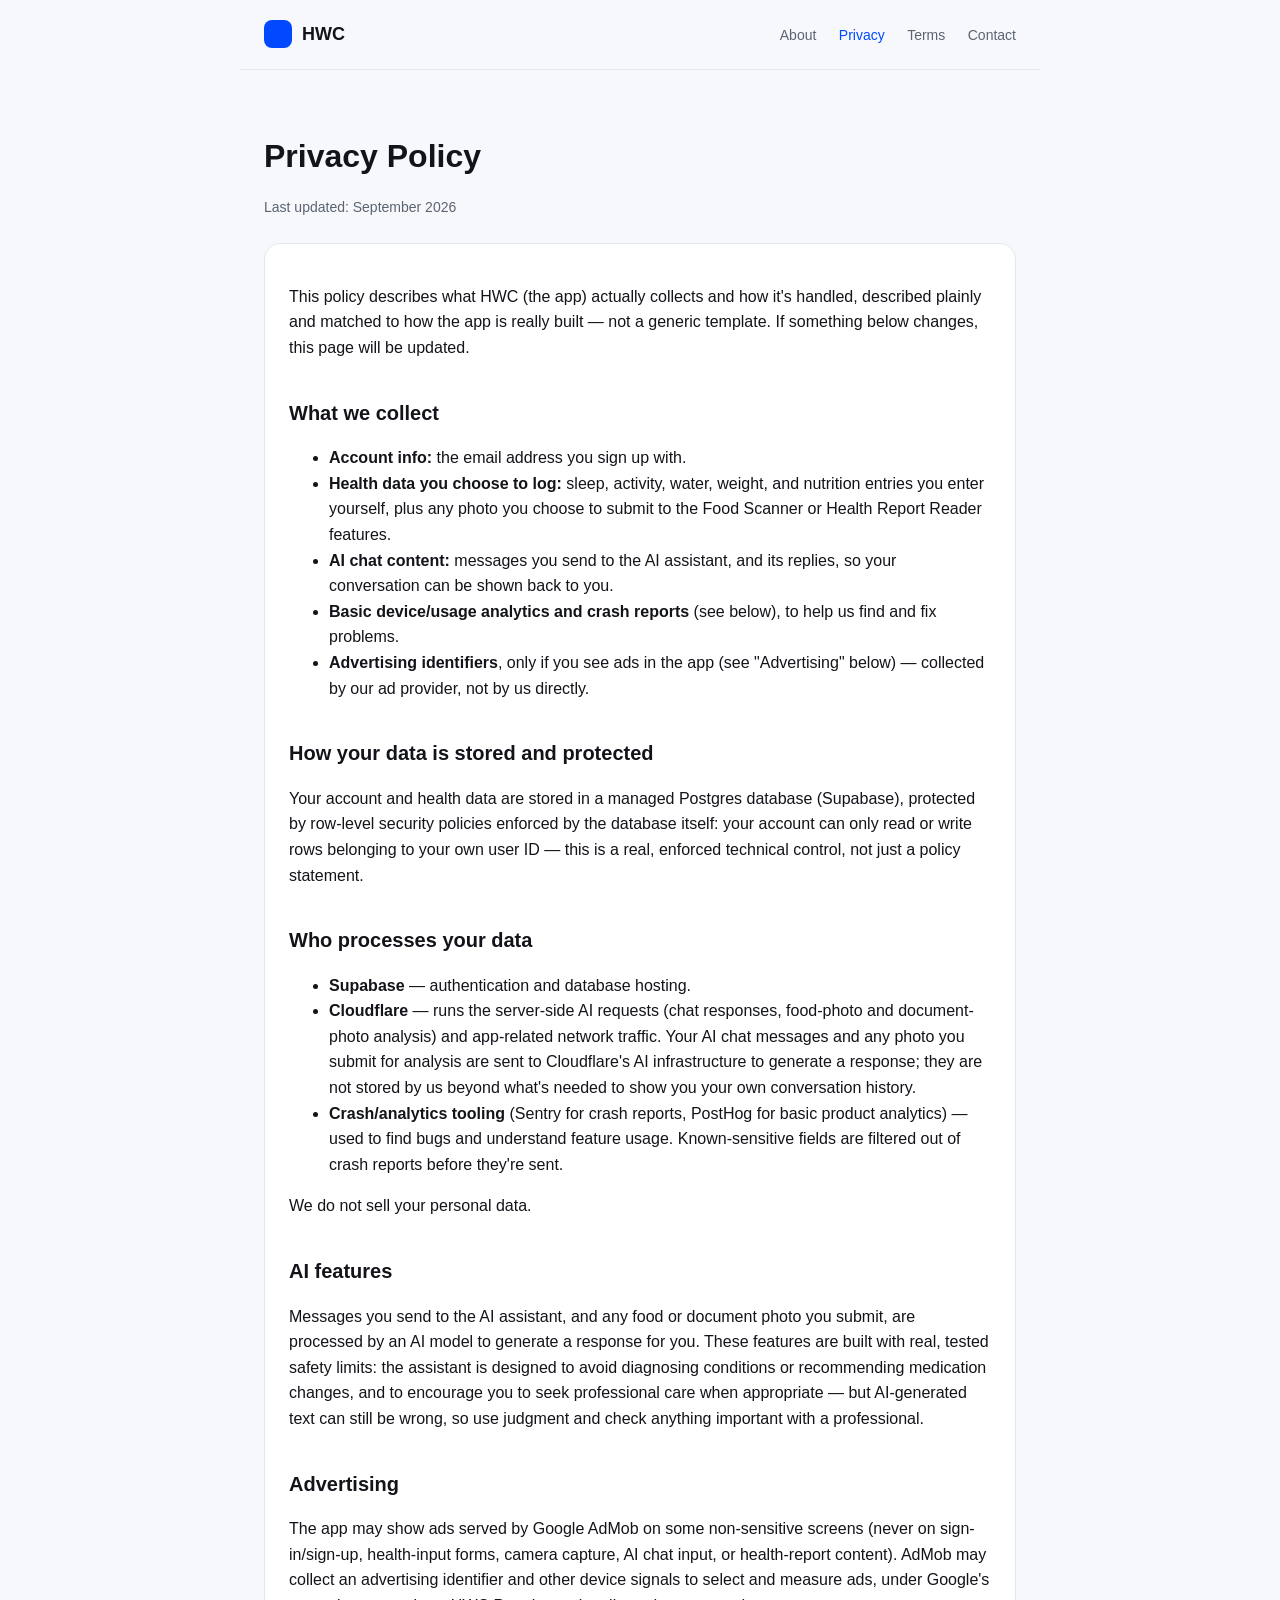
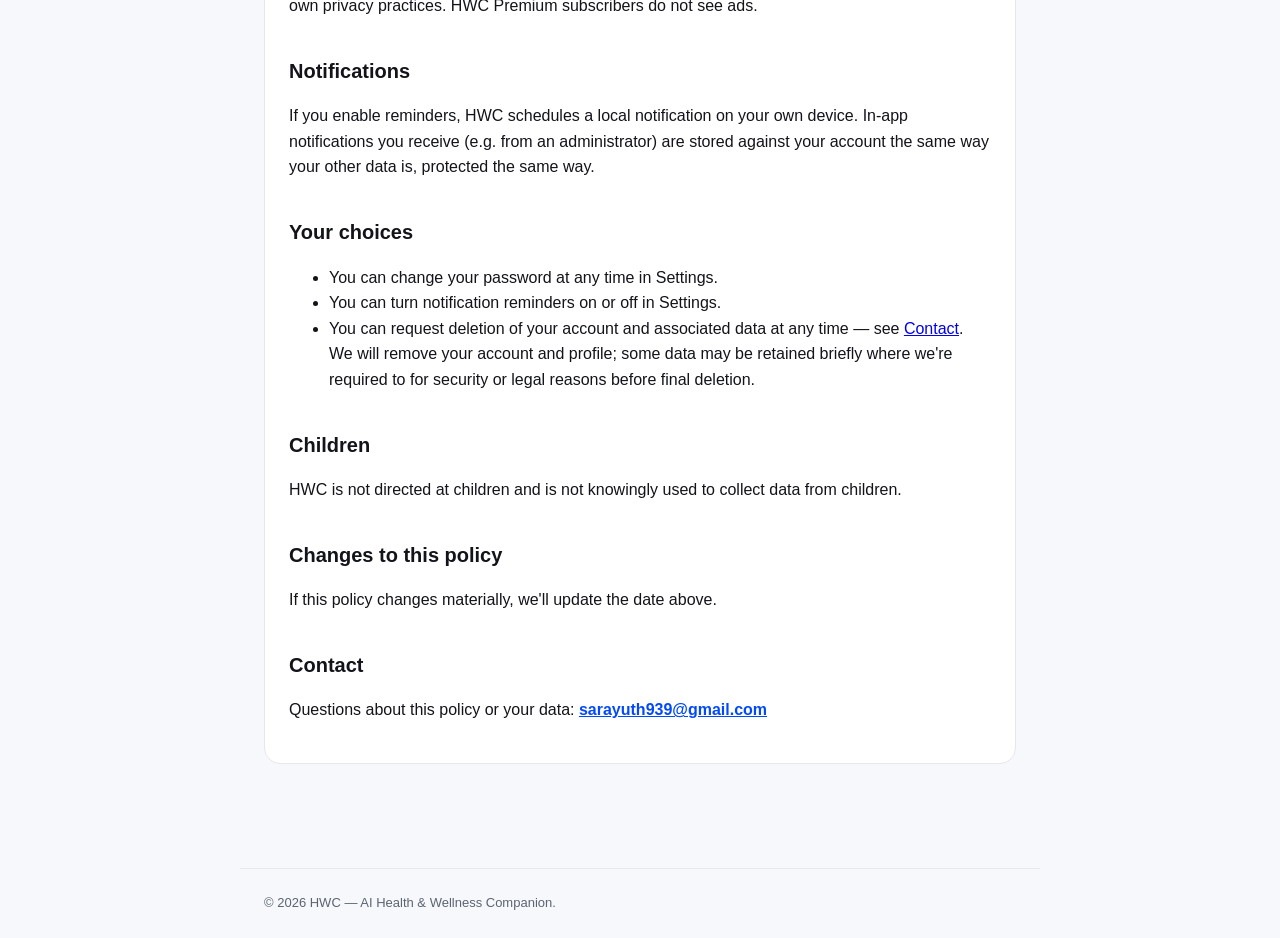
==== privacy/index.html @ 701bb453 "feat: HWC public/legal website (About, Privacy, Terms, Contact) New static site, separate from hwc/h" ====
<!doctype html>
<html lang="en">
<head>
<meta charset="utf-8">
<meta name="viewport" content="width=device-width, initial-scale=1">
<title>Privacy Policy — HWC</title>
<link rel="stylesheet" href="/styles.css">
</head>
<body>
<header>
  <a class="brand" href="/"><span class="dot"></span>HWC</a>
  <nav>
    <a href="/about">About</a>
    <a href="/privacy" class="active">Privacy</a>
    <a href="/terms">Terms</a>
    <a href="/contact">Contact</a>
  </nav>
</header>
<main>
  <h1>Privacy Policy</h1>
  <p class="muted">Last updated: September 2026</p>

  <div class="card">
    <p>This policy describes what HWC (the app) actually collects and how it's handled,
    described plainly and matched to how the app is really built — not a generic
    template. If something below changes, this page will be updated.</p>

    <h2>What we collect</h2>
    <ul>
      <li><strong>Account info:</strong> the email address you sign up with.</li>
      <li><strong>Health data you choose to log:</strong> sleep, activity, water,
      weight, and nutrition entries you enter yourself, plus any photo you choose to
      submit to the Food Scanner or Health Report Reader features.</li>
      <li><strong>AI chat content:</strong> messages you send to the AI assistant, and
      its replies, so your conversation can be shown back to you.</li>
      <li><strong>Basic device/usage analytics and crash reports</strong> (see below),
      to help us find and fix problems.</li>
      <li><strong>Advertising identifiers</strong>, only if you see ads in the app (see
      "Advertising" below) — collected by our ad provider, not by us directly.</li>
    </ul>

    <h2>How your data is stored and protected</h2>
    <p>Your account and health data are stored in a managed Postgres database
    (Supabase), protected by row-level security policies enforced by the database
    itself: your account can only read or write rows belonging to your own user ID —
    this is a real, enforced technical control, not just a policy statement.</p>

    <h2>Who processes your data</h2>
    <ul>
      <li><strong>Supabase</strong> — authentication and database hosting.</li>
      <li><strong>Cloudflare</strong> — runs the server-side AI requests (chat
      responses, food-photo and document-photo analysis) and app-related network
      traffic. Your AI chat messages and any photo you submit for analysis are sent to
      Cloudflare's AI infrastructure to generate a response; they are not stored by us
      beyond what's needed to show you your own conversation history.</li>
      <li><strong>Crash/analytics tooling</strong> (Sentry for crash reports, PostHog
      for basic product analytics) — used to find bugs and understand feature usage.
      Known-sensitive fields are filtered out of crash reports before they're sent.</li>
    </ul>
    <p>We do not sell your personal data.</p>

    <h2>AI features</h2>
    <p>Messages you send to the AI assistant, and any food or document photo you
    submit, are processed by an AI model to generate a response for you. These
    features are built with real, tested safety limits: the assistant is designed to
    avoid diagnosing conditions or recommending medication changes, and to encourage
    you to seek professional care when appropriate — but AI-generated text can still be
    wrong, so use judgment and check anything important with a professional.</p>

    <h2>Advertising</h2>
    <p>The app may show ads served by Google AdMob on some non-sensitive screens
    (never on sign-in/sign-up, health-input forms, camera capture, AI chat input, or
    health-report content). AdMob may collect an advertising identifier and other
    device signals to select and measure ads, under Google's own privacy practices.
    HWC Premium subscribers do not see ads.</p>

    <h2>Notifications</h2>
    <p>If you enable reminders, HWC schedules a local notification on your own
    device. In-app notifications you receive (e.g. from an administrator) are stored
    against your account the same way your other data is, protected the same way.</p>

    <h2>Your choices</h2>
    <ul>
      <li>You can change your password at any time in Settings.</li>
      <li>You can turn notification reminders on or off in Settings.</li>
      <li>You can request deletion of your account and associated data at any time —
      see <a href="/contact">Contact</a>. We will remove your account and profile;
      some data may be retained briefly where we're required to for security or legal
      reasons before final deletion.</li>
    </ul>

    <h2>Children</h2>
    <p>HWC is not directed at children and is not knowingly used to collect data from
    children.</p>

    <h2>Changes to this policy</h2>
    <p>If this policy changes materially, we'll update the date above.</p>

    <h2>Contact</h2>
    <p>Questions about this policy or your data:
    <a class="email" href="mailto:sarayuth939@gmail.com">sarayuth939@gmail.com</a></p>
  </div>
</main>
<footer>© 2026 HWC — AI Health &amp; Wellness Companion.</footer>
</body>
</html>
---- styles.css ----
:root {
  --brand: #0249fe;
  --brand-dark: #0038c4;
  --bg: #f7f8fb;
  --card: #ffffff;
  --text: #12141a;
  --muted: #5b6472;
  --border: #e4e7ee;
}

@media (prefers-color-scheme: dark) {
  :root {
    --bg: #0b0d12;
    --card: #14171f;
    --text: #f1f3f7;
    --muted: #9aa3b2;
    --border: #262b36;
  }
}

* { box-sizing: border-box; }

body {
  margin: 0;
  font-family: -apple-system, BlinkMacSystemFont, "Segoe UI", Roboto, Helvetica, Arial, sans-serif;
  background: var(--bg);
  color: var(--text);
  line-height: 1.6;
}

header {
  display: flex;
  align-items: center;
  justify-content: space-between;
  padding: 20px 24px;
  border-bottom: 1px solid var(--border);
  max-width: 800px;
  margin: 0 auto;
}

.brand {
  display: flex;
  align-items: center;
  gap: 10px;
  font-weight: 700;
  font-size: 18px;
  text-decoration: none;
  color: var(--text);
}

.brand .dot {
  width: 28px;
  height: 28px;
  border-radius: 8px;
  background: var(--brand);
}

nav a {
  color: var(--muted);
  text-decoration: none;
  margin-left: 18px;
  font-size: 14px;
}

nav a:hover, nav a.active { color: var(--brand); }

main {
  max-width: 800px;
  margin: 0 auto;
  padding: 40px 24px 80px;
}

h1 { font-size: 32px; margin-bottom: 8px; }
h2 { font-size: 20px; margin-top: 36px; }
p, li { color: var(--text); }
.muted { color: var(--muted); font-size: 14px; }

.card {
  background: var(--card);
  border: 1px solid var(--border);
  border-radius: 16px;
  padding: 24px;
  margin: 24px 0;
}

.disclaimer {
  border-left: 4px solid var(--brand);
  background: color-mix(in srgb, var(--brand) 8%, transparent);
  padding: 16px 20px;
  border-radius: 8px;
  margin: 24px 0;
}

a.email {
  color: var(--brand);
  font-weight: 600;
}

footer {
  max-width: 800px;
  margin: 0 auto;
  padding: 24px;
  color: var(--muted);
  font-size: 13px;
  border-top: 1px solid var(--border);
}
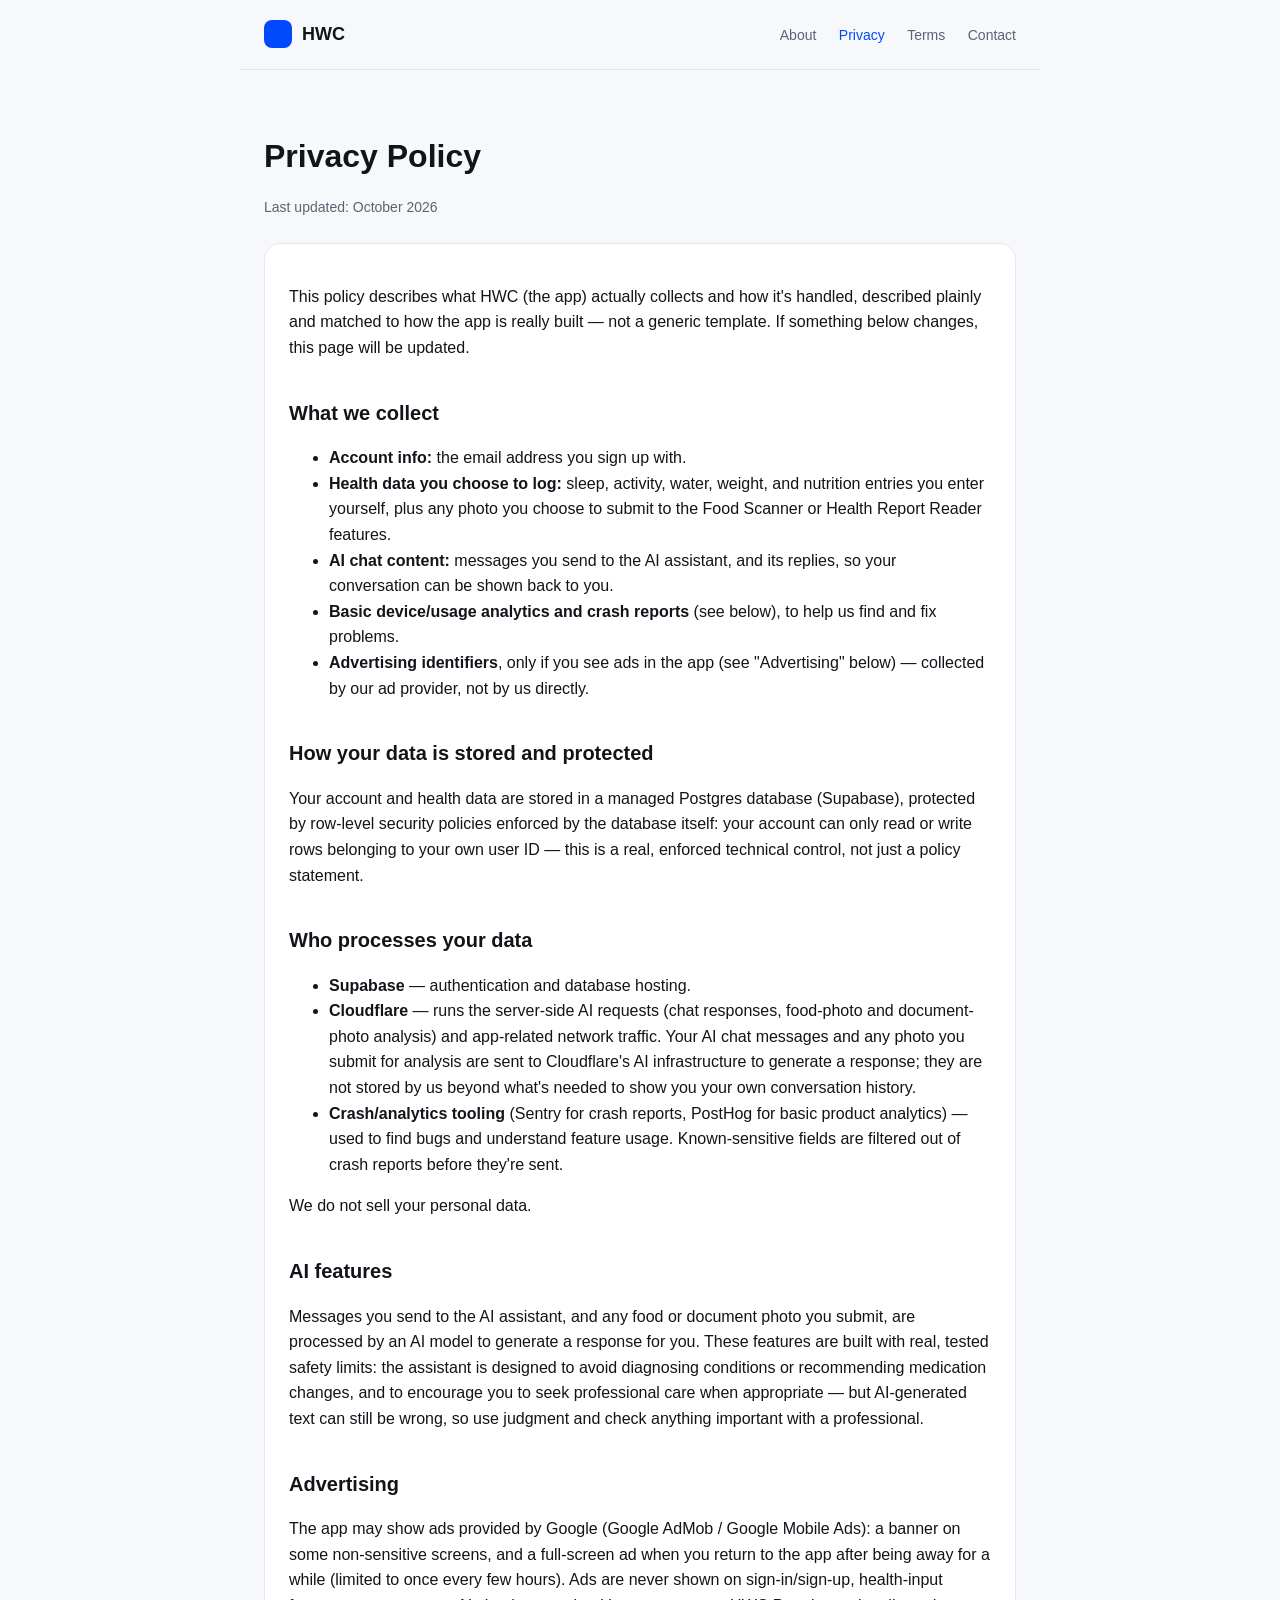
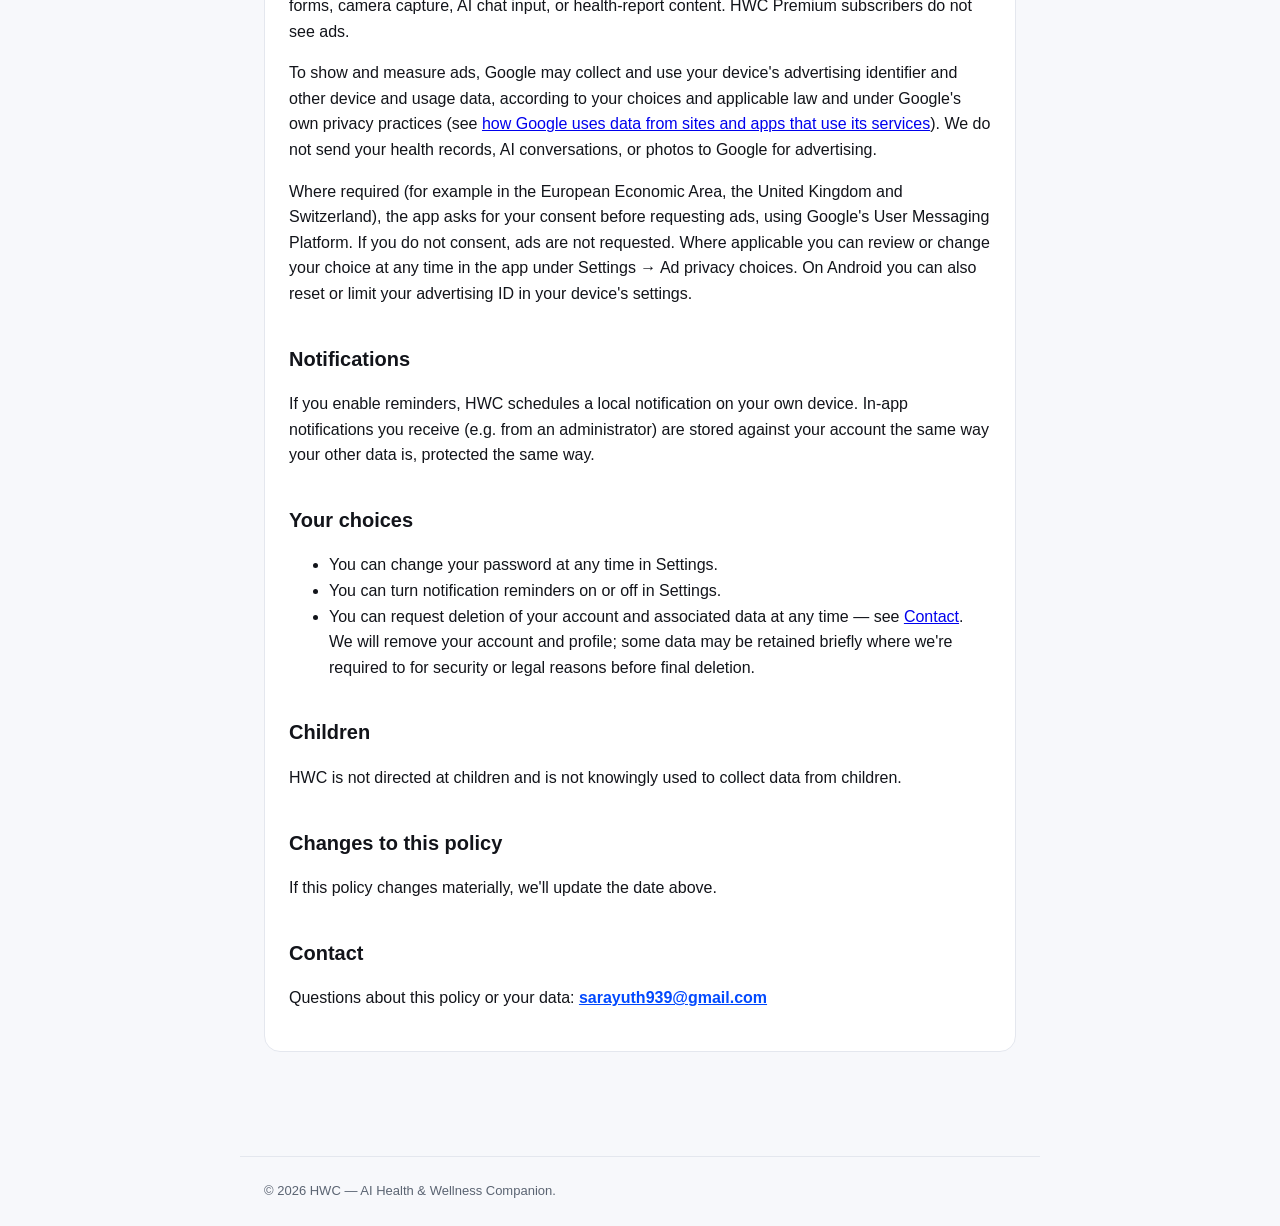
==== commit 3ee4a049: "docs(privacy): disclose Google Mobile Ads, consent and privacy choices Co-Authored-By: Claude Sonnet" ====
--- a/privacy/index.html
+++ b/privacy/index.html
@@ -18,7 +18,7 @@
 </header>
 <main>
   <h1>Privacy Policy</h1>
-  <p class="muted">Last updated: September 2026</p>
+  <p class="muted">Last updated: October 2026</p>
 
   <div class="card">
     <p>This policy describes what HWC (the app) actually collects and how it's handled,
@@ -68,11 +68,23 @@
     wrong, so use judgment and check anything important with a professional.</p>
 
     <h2>Advertising</h2>
-    <p>The app may show ads served by Google AdMob on some non-sensitive screens
-    (never on sign-in/sign-up, health-input forms, camera capture, AI chat input, or
-    health-report content). AdMob may collect an advertising identifier and other
-    device signals to select and measure ads, under Google's own privacy practices.
-    HWC Premium subscribers do not see ads.</p>
+    <p>The app may show ads provided by Google (Google AdMob / Google Mobile Ads): a
+    banner on some non-sensitive screens, and a full-screen ad when you return to the
+    app after being away for a while (limited to once every few hours). Ads are never
+    shown on sign-in/sign-up, health-input forms, camera capture, AI chat input, or
+    health-report content. HWC Premium subscribers do not see ads.</p>
+    <p>To show and measure ads, Google may collect and use your device's advertising
+    identifier and other device and usage data, according to your choices and
+    applicable law and under Google's own privacy practices (see
+    <a href="https://policies.google.com/technologies/ads">how Google uses data from
+    sites and apps that use its services</a>). We do not send your health records, AI
+    conversations, or photos to Google for advertising.</p>
+    <p>Where required (for example in the European Economic Area, the United Kingdom
+    and Switzerland), the app asks for your consent before requesting ads, using
+    Google's User Messaging Platform. If you do not consent, ads are not requested.
+    Where applicable you can review or change your choice at any time in the app under
+    Settings &rarr; Ad privacy choices. On Android you can also reset or limit your
+    advertising ID in your device's settings.</p>
 
     <h2>Notifications</h2>
     <p>If you enable reminders, HWC schedules a local notification on your own
